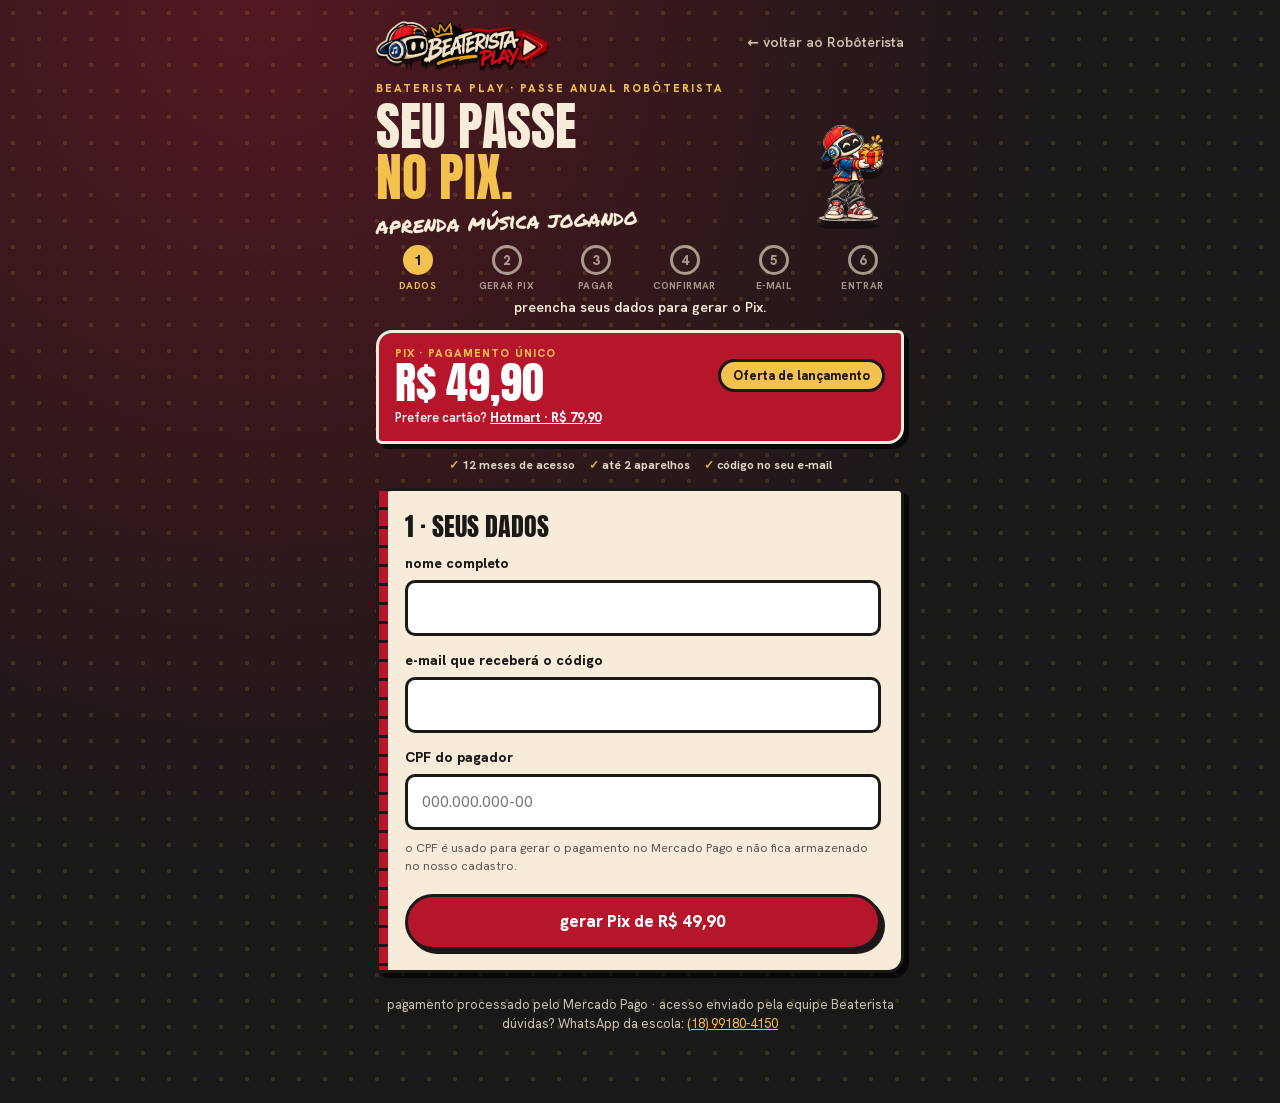
==== pix/index.html @ bdf4df9d "Pix liberado: janela de escolha de pagamento (Pix R$ 49,90 / cartao R$ 79,90), checkout /pix/ redese" ====
<!doctype html>
<html lang="pt-BR">
<head>
  <meta charset="utf-8">
  <meta name="viewport" content="width=device-width,initial-scale=1,viewport-fit=cover">
  <meta name="robots" content="noindex,nofollow">
  <meta name="referrer" content="no-referrer">
  <meta name="theme-color" content="#1b1818">
  <title>Passe Anual no Pix · Beaterista Play</title>
  <link rel="icon" type="image/png" href="../assets/icons/icon-192.png">
  <style>
    @font-face{font-family:Anton;src:url(../assets/fonts/Anton-latin.woff2) format('woff2');font-display:swap}
    @font-face{font-family:Marker;src:url(../assets/fonts/PermanentMarker-latin.woff2) format('woff2');font-display:swap}
    @font-face{font-family:Hanken;src:url(../assets/fonts/HankenGrotesk-latin.woff2) format('woff2');font-weight:100 900;font-display:swap}
    :root{--graf:#1b1818;--graf2:#2a2524;--red:#b5162b;--red2:#d42a40;--creme:#f6ecd9;--creme2:#efe2c8;--ouro:#f2c14e;--ok:#1f6b3f;--muted:#5f5752}
    *{box-sizing:border-box}
    html{-webkit-text-size-adjust:100%}
    body{margin:0;min-height:100vh;min-height:100dvh;background:var(--graf);color:var(--graf);font:16px/1.5 Hanken,system-ui,-apple-system,"Segoe UI",sans-serif;
      background-image:radial-gradient(#f2c14e22 2px,transparent 2.5px),radial-gradient(ellipse at 20% 0,#a8182e66,transparent 55%);background-size:26px 26px,100% 100%;
      padding:env(safe-area-inset-top) env(safe-area-inset-right) env(safe-area-inset-bottom) env(safe-area-inset-left)}
    main{max-width:560px;margin:0 auto;padding:14px 16px 56px}
    a{color:var(--red)}
    .topo{display:flex;align-items:center;justify-content:space-between;gap:12px;margin:2px 0 14px}
    .topo .chip{background:var(--creme);border:3px solid var(--graf);border-radius:10px 4px 10px 4px;padding:5px 10px;box-shadow:3px 3px 0 #000a}.topo img.logo-play{height:52px;width:auto;display:block;filter:drop-shadow(0 3px 0 #0008)}
    .voltar{color:var(--creme);opacity:.8;text-decoration:none;font-size:14px;font-weight:600;min-height:44px;display:inline-flex;align-items:center}
    .hero{display:grid;grid-template-columns:1fr 112px;gap:6px 10px;align-items:end;color:var(--creme);margin-bottom:10px}
    .marca{font:800 11px/1.2 Hanken;letter-spacing:.18em;text-transform:uppercase;color:var(--ouro);margin:0 0 6px}
    h1{font:400 clamp(38px,11vw,52px)/.98 Anton;text-transform:uppercase;margin:0}
    h1 em{display:block;font-style:normal;color:var(--ouro)}
    .hero img.paul{width:112px;height:auto;justify-self:end;filter:drop-shadow(0 8px 0 #0006)}
    .marker{font:400 22px/1.1 Marker,cursive;color:var(--creme);transform:rotate(-2deg);margin:4px 0 0}
    /* etapas */
    .etapas{list-style:none;display:flex;gap:6px;margin:14px 0 6px;padding:0}
    .etapas li{flex:1;display:grid;gap:5px;justify-items:center;text-align:center;color:#f6ecd99a;font:700 10px/1.15 Hanken;text-transform:uppercase;letter-spacing:.04em}
    .etapas i{width:30px;height:30px;border-radius:50%;border:3px solid currentColor;display:grid;place-items:center;font:900 13px/1 Hanken;font-style:normal}
    .etapas li.feito{color:#77d1a1}.etapas li.feito i{background:#77d1a1;border-color:#77d1a1;color:var(--graf)}
    .etapas li.atual{color:var(--ouro)}.etapas li.atual i{background:var(--ouro);border-color:var(--ouro);color:var(--graf)}
    .atual-txt{color:var(--creme);text-align:center;font:600 14px/1.3 Hanken;margin:0 0 14px;min-height:1.3em}
    @media(max-width:420px){.etapas li span{display:none}}
    /* oferta */
    .preco{display:grid;grid-template-columns:auto 1fr;align-items:center;gap:6px 14px;background:var(--red);color:#fff;border:3px solid var(--creme);border-radius:16px 6px 16px 6px;padding:14px 16px;margin-bottom:14px;box-shadow:5px 5px 0 #000a}
    .preco small{display:block;font:800 11px/1.2 Hanken;letter-spacing:.1em;text-transform:uppercase;color:var(--ouro)}
    .preco b{font:400 44px/1 Anton;display:block;white-space:nowrap}
    .preco .eco{white-space:nowrap;font:800 13px/1.2 Hanken;background:var(--ouro);color:var(--graf);border-radius:99px;padding:6px 12px;border:3px solid var(--graf);text-align:center;justify-self:end}
    .preco .cartao{grid-column:1/-1;font:600 13px/1.3 Hanken;opacity:.95}.preco .cartao a{color:#fff;font-weight:800}
    .painel{position:relative;background:var(--creme);color:var(--graf);border:3px solid var(--graf);border-radius:16px 6px 16px 6px;padding:22px 20px 20px 26px;box-shadow:5px 5px 0 #000a;margin-bottom:14px}
    .painel::before{content:"";position:absolute;inset:0 auto 0 0;width:9px;background:repeating-linear-gradient(180deg,var(--red) 0 16px,var(--graf) 16px 19px)}
    h2{font:400 26px/1 Anton;text-transform:uppercase;margin:0 0 14px}
    label{display:block;font-weight:800;font-size:14px;margin:14px 0 6px}
    input,textarea{font:inherit;font-size:16px}
    input{padding:13px 14px;border-radius:10px;background:#fff;color:var(--graf);width:100%;border:3px solid var(--graf);min-height:50px}
    input:focus{outline:3px solid var(--ouro);outline-offset:2px;border-color:var(--red)}
    input[aria-invalid=true]{border-color:var(--red);background:#fff4f2}
    button,.botao{font:inherit;font-weight:800;border:3px solid var(--graf);border-radius:999px;min-height:52px;padding:12px 18px;cursor:pointer;text-align:center;touch-action:manipulation}
    button:disabled{opacity:.6;cursor:wait}
    .principal{background:var(--red);color:#fff;width:100%;margin-top:18px;font-size:17px;box-shadow:4px 4px 0 var(--graf)}
    .principal:active{transform:translate(2px,2px);box-shadow:1px 1px 0 var(--graf)}
    .secundario{background:#fff;color:var(--graf);display:flex;align-items:center;justify-content:center;text-decoration:none;box-shadow:3px 3px 0 var(--graf)}
    .ajuda{font-size:12.5px;color:var(--muted);margin:9px 0 0}
    .erro{color:#7a0f1d;background:#ffe3e0;border:3px solid var(--red);border-radius:10px;padding:12px;margin:14px 0 0;font-weight:700}
    [hidden]{display:none!important}
    .qrbox{background:#fff;padding:12px;border:3px solid var(--graf);border-radius:12px;max-width:250px;margin:14px auto;display:flex;justify-content:center}
    .qrbox img{display:block;width:100%;height:auto}
    textarea{font:12px/1.5 ui-monospace,Menlo,monospace;font-size:16px;resize:none;width:100%;min-height:92px;border:3px solid var(--graf);border-radius:10px;padding:10px;background:#fff;color:var(--graf);overflow-wrap:anywhere}
    .acao{display:grid;gap:10px;margin-top:12px}
    .centro{text-align:center}
    .status{background:var(--creme2);padding:12px 14px;border-radius:10px;margin:14px 0;font-weight:700;border-left:6px solid var(--ouro)}
    .status.ok{border-left-color:var(--ok)}
    .ok-grande{font:400 clamp(30px,9vw,40px)/1 Anton;text-transform:uppercase;color:var(--ok);margin:0 0 10px}
    .passos-ok{list-style:none;padding:0;margin:14px 0;text-align:left;display:grid;gap:8px;font-weight:600}
    .passos-ok li::before{content:"✓ ";color:var(--ok);font-weight:900}
    .rodape{font-size:13px;color:#f6ecd9cc;margin-top:22px;text-align:center}
    .rodape a{color:var(--ouro)}
    .confianca{display:flex;flex-wrap:wrap;gap:6px 14px;justify-content:center;color:var(--creme);font:700 12px/1.3 Hanken;margin:0 0 14px;opacity:.9}
    .confianca span::before{content:"✓ ";color:var(--ouro)}
    @media(max-width:380px){.painel{padding:18px 14px 16px 22px}.hero{grid-template-columns:1fr 88px}.hero img.paul{width:88px}.preco{grid-template-columns:1fr}}
    @media(prefers-reduced-motion:reduce){*{transition:none!important;animation:none!important}}
  </style>
</head>
<body>
<main>
  <div class="topo">
    <img class="logo-play" src="../assets/logo-beaterista-play.webp" alt="Beaterista Play" width="150" height="50">
    <a class="voltar" href="https://jogos.beaterista.com.br/?entrar">← voltar ao Robôterista</a>
  </div>

  <header class="hero">
    <div>
      <p class="marca">Beaterista Play · Passe Anual Robôterista</p>
      <h1>Seu passe<em>no Pix.</em></h1>
      <p class="marker">aprenda música jogando</p>
    </div>
    <img class="paul" src="../assets/paul/animacoes/web/paul-presente.webp" alt="Robôterista Paul segurando um presente" width="112" height="112">
  </header>

  <ol class="etapas" id="etapas" aria-label="etapas da compra">
    <li data-e="1"><i>1</i><span>dados</span></li>
    <li data-e="2"><i>2</i><span>gerar Pix</span></li>
    <li data-e="3"><i>3</i><span>pagar</span></li>
    <li data-e="4"><i>4</i><span>confirmar</span></li>
    <li data-e="5"><i>5</i><span>e-mail</span></li>
    <li data-e="6"><i>6</i><span>entrar</span></li>
  </ol>
  <p class="atual-txt" id="etapa-txt" role="status" aria-live="polite"></p>

  <div class="preco">
    <div><small>Pix · pagamento único</small><b>R$ 49,90</b></div>
    <div class="eco">Oferta de lançamento</div>
    <div class="cartao">Prefere cartão? <a href="https://pay.hotmart.com/Y108629105P" target="_blank" rel="noopener">Hotmart · R$ 79,90</a></div>
  </div>
  <p class="confianca"><span>12 meses de acesso</span><span>até 2 aparelhos</span><span>código no seu e-mail</span></p>

  <section id="inicio" class="painel" aria-labelledby="cabecalho">
    <h2 id="cabecalho">1 · seus dados</h2>
    <form id="form" novalidate>
      <label for="nome">nome completo</label>
      <input id="nome" name="nome" autocomplete="name" autocapitalize="words" minlength="2" maxlength="80" required>
      <label for="email">e-mail que receberá o código</label>
      <input id="email" name="email" type="email" inputmode="email" autocomplete="email" autocapitalize="none" autocorrect="off" spellcheck="false" maxlength="200" required>
      <label for="cpf">CPF do pagador</label>
      <input id="cpf" name="cpf" inputmode="numeric" autocomplete="off" placeholder="000.000.000-00" maxlength="14" required>
      <p class="ajuda">o CPF é usado para gerar o pagamento no Mercado Pago e não fica armazenado no nosso cadastro.</p>
      <button id="gerar" type="submit" class="principal">gerar Pix de R$ 49,90</button>
    </form>
    <p id="erro" class="erro" role="alert" hidden></p>
  </section>

  <section id="pagamento" class="painel" aria-labelledby="cabecalho-pagamento" hidden>
    <h2 id="cabecalho-pagamento">pague com Pix</h2>
    <p>use o QR Code ou copie a chave abaixo. o Pix costuma ser válido por até 30 minutos.</p>
    <div id="qrbox" class="qrbox" hidden><img id="qr" alt="QR Code Pix do Mercado Pago"></div>
    <div id="copiar-bloco" hidden>
      <label for="chave">Pix copia e cola</label>
      <textarea id="chave" readonly></textarea>
      <div class="acao"><button id="copiar" type="button" class="principal" style="margin-top:0">copiar código Pix</button></div>
    </div>
    <p id="status" class="status" role="status" aria-live="polite">aguardando pagamento...</p>
    <div class="acao">
      <a id="mp" class="botao secundario" href="#" target="_blank" rel="noopener noreferrer" hidden>abrir Pix no Mercado Pago</a>
      <button id="conferir" class="botao secundario" type="button">já paguei · conferir pagamento</button>
      <button id="novo" class="botao secundario" type="button" hidden>gerar um novo Pix</button>
    </div>
    <p class="ajuda">a confirmação é automática: esta tela se atualiza sozinha. depois, o código anual chega ao seu e-mail. não é necessário enviar comprovante.</p>
    <p id="erro2" class="erro" role="alert" hidden></p>
  </section>

  <section id="sucesso" class="painel centro" hidden>
    <p class="ok-grande">pagamento confirmado!</p>
    <ul class="passos-ok" id="passos-ok">
      <li>Pix confirmado pelo Mercado Pago</li>
      <li>passe anual ativo: 12 meses, até 2 aparelhos</li>
      <li id="li-email">código enviado para o e-mail informado</li>
    </ul>
    <p id="sucesso-txt" class="ajuda" style="font-size:14px;color:var(--graf)">confira também a caixa de spam. na plataforma, escreva seu nome e digite o código em “já sou aluno”.</p>
    <a class="botao principal" href="https://jogos.beaterista.com.br/?entrar" style="display:flex;align-items:center;justify-content:center;text-decoration:none">entrar na plataforma</a>
  </section>

  <p class="rodape">pagamento processado pelo Mercado Pago · acesso enviado pela equipe Beaterista<br>dúvidas? WhatsApp da escola: <a href="https://wa.me/5518991804150">(18) 99180-4150</a></p>
</main>
<script>
(() => {
  "use strict";
  // CONTRATO DA API PRESERVADO: POST <função>?acao=criar | status, corpo JSON, mesmos códigos de erro, consulta automática a cada 7 s,
  // identificador do pedido guardado em sessionStorage para recuperar um Pix pendente. A confirmação do e-mail só vem do servidor (email_enviado).
  const API = "https://fnxgjxatremjdxaqmswu.supabase.co/functions/v1/mercadopago-passe";
  const $ = (id) => document.getElementById(id);
  let pedido = sessionStorage.getItem("beaterista-pix-pedido") || "";
  let timer = null;
  let consultando = false;
  const erro = (el, msg) => { el.hidden = !msg; el.textContent = msg || ""; };

  const TEXTOS = {
    1: "preencha seus dados para gerar o Pix.", 2: "gerando o seu Pix...", 3: "pague com o QR Code ou o Pix copia e cola.",
    4: "confirmando o pagamento no Mercado Pago...", 5: "pagamento confirmado. enviando o código ao seu e-mail...", 6: "tudo pronto! entre na plataforma.",
  };
  /** Etapa atual (1 a 6): as anteriores ficam "feitas". A etapa 6 só vem depois do servidor confirmar o envio do e-mail. */
  function etapa(n, txt) {
    document.querySelectorAll("#etapas li").forEach((li) => {
      const i = Number(li.dataset.e);
      li.classList.toggle("feito", i < n || n === 6);
      li.classList.toggle("atual", i === n && n !== 6);
      if (i === n && n !== 6) li.setAttribute("aria-current", "step"); else li.removeAttribute("aria-current");
    });
    $("etapa-txt").textContent = txt || TEXTOS[n] || "";
  }

  const soDigitos = (v) => String(v || "").replace(/\D/g, "");
  function cpfValido(v) {
    const c = soDigitos(v);
    if (c.length !== 11 || /^(\d)\1{10}$/.test(c)) return false;
    for (const t of [9, 10]) {
      let s = 0;
      for (let i = 0; i < t; i++) s += Number(c[i]) * (t + 1 - i);
      if (((s * 10) % 11) % 10 !== Number(c[t])) return false;
    }
    return true;
  }
  $("cpf").addEventListener("input", (e) => {
    const d = soDigitos(e.target.value).slice(0, 11);
    e.target.value = d.replace(/^(\d{3})(\d)/, "$1.$2").replace(/^(\d{3})\.(\d{3})(\d)/, "$1.$2.$3").replace(/\.(\d{3})(\d)/, ".$1-$2");
    e.target.removeAttribute("aria-invalid");
  });

  async function chamar(modo, body) {
    const r = await fetch(API + "?acao=" + modo, {
      method: "POST", headers: { "Content-Type": "application/json" },
      body: JSON.stringify(body), cache: "no-store",
    });
    const data = await r.json().catch(() => ({}));
    if (!r.ok) {
      const msgs = {
        pix_nao_configurado: "o Pix está sendo configurado. por enquanto, utilize o cartão na Hotmart.",
        email_nao_configurado: "o envio automático está indisponível. tente novamente mais tarde.",
        verifique_nome_email_cpf: "confira seu nome, e-mail e CPF.",
        muitas_tentativas_tente_mais_tarde: "muitas tentativas. tente novamente em 15 minutos.",
        falha_ao_gerar_pix: "não foi possível gerar o Pix. tente novamente.",
        falha_temporaria_ao_gerar_pix: "não foi possível confirmar a geração do Pix. aguarde e tente novamente.",
      };
      throw Error(msgs[data.erro] || "não foi possível concluir agora. tente novamente.");
    }
    return data;
  }
  function pagamento(data) {
    $("inicio").hidden = true;
    $("pagamento").hidden = false;
    $("sucesso").hidden = true;
    if (data.qr_code_base64 && /^[a-zA-Z0-9+/=]+$/.test(data.qr_code_base64)) {
      $("qr").src = "data:image/png;base64," + data.qr_code_base64;
      $("qrbox").hidden = false;
    }
    if (data.qr_code) {
      $("chave").value = data.qr_code;
      $("copiar-bloco").hidden = false;
    }
    if (data.ticket_url && /^https:\/\//.test(data.ticket_url)) {
      $("mp").href = data.ticket_url;
      $("mp").hidden = false;
    }
    $("status").textContent = "aguardando confirmação do Pix...";
    etapa(3);
    if (!timer) timer = setInterval(conferir, 7000);
  }
  function finalizado(enviado) {
    clearInterval(timer); timer = null;
    sessionStorage.removeItem("beaterista-pix-pedido"); pedido = "";
    $("inicio").hidden = true;
    $("pagamento").hidden = true;
    $("sucesso").hidden = false;
    if (!enviado) {
      $("li-email").textContent = "o e-mail ainda está sendo enviado";
      $("sucesso-txt").textContent = "seu acesso já foi liberado, mas o e-mail ainda está sendo enviado. aguarde alguns instantes e confira a caixa de spam.";
      etapa(5);
    } else etapa(6);
    window.scrollTo({ top: 0 });
  }
  async function conferir() {
    if (!pedido || consultando || document.hidden) return;
    consultando = true;
    try {
      const data = await chamar("status", { pedido });
      if (data.status === "aprovada" && data.email_enviado) finalizado(true);
      else if (data.status === "aprovada") {
        $("status").textContent = "Pagamento confirmado. Estamos enviando o código ao seu e-mail; não pague novamente.";
        $("status").className = "status ok";
        $("qrbox").hidden = true; $("copiar-bloco").hidden = true; $("mp").hidden = true;
        etapa(5);
        if (!timer) timer = setInterval(conferir, 7000);
      }
      else if (["reembolsada", "chargeback", "cancelada", "falhou"].includes(data.status)) {
        clearInterval(timer); timer = null;
        $("status").textContent = "esse pagamento não foi aprovado. volte e gere um novo Pix, se desejar.";
        $("status").className = "status";
        $("qrbox").hidden = true; $("copiar-bloco").hidden = true; $("mp").hidden = true; $("conferir").hidden = true; $("novo").hidden = false;
        sessionStorage.removeItem("beaterista-pix-pedido");
        pedido = "";
        etapa(3, "pagamento não aprovado. gere um novo Pix.");
      } else {
        $("status").textContent = "Pix pendente. quando o pagamento for aprovado, seu acesso será enviado por e-mail.";
        if ($("pagamento").hidden) pagamento(data);
        if (data.ticket_url || data.qr_code || data.qr_code_base64) pagamento(data);
      }
      erro($("erro2"), "");
    } catch (e) {
      erro($("erro2"), String(e.message || e));
    } finally {
      consultando = false;
    }
  }
  $("form").addEventListener("submit", async (event) => {
    event.preventDefault();
    erro($("erro"), "");
    for (const id of ["nome", "email", "cpf"]) $(id).removeAttribute("aria-invalid");
    const nomeOk = $("nome").value.trim().length >= 2, emailOk = $("email").checkValidity() && $("email").value.trim() !== "", cpfOk = cpfValido($("cpf").value);
    if (!nomeOk || !emailOk || !cpfOk) {
      if (!nomeOk) $("nome").setAttribute("aria-invalid", "true");
      if (!emailOk) $("email").setAttribute("aria-invalid", "true");
      if (!cpfOk) $("cpf").setAttribute("aria-invalid", "true");
      erro($("erro"), !cpfOk && nomeOk && emailOk ? "esse CPF não parece válido. confira os 11 números." : "confira seu nome, e-mail e CPF.");
      ($("nome").getAttribute("aria-invalid") ? $("nome") : $("email").getAttribute("aria-invalid") ? $("email") : $("cpf")).focus();
      return;
    }
    $("gerar").disabled = true;
    $("gerar").textContent = "gerando Pix...";
    etapa(2);
    try {
      const data = await chamar("criar", {
        nome: $("nome").value, email: $("email").value, cpf: $("cpf").value,
      });
      pedido = data.pedido;
      sessionStorage.setItem("beaterista-pix-pedido", pedido);
      pagamento(data);
      await conferir();
    } catch (e) {
      erro($("erro"), String(e.message || e));
      etapa(1);
    } finally {
      $("gerar").disabled = false;
      $("gerar").textContent = "gerar Pix de R$ 49,90";
    }
  });
  $("conferir").addEventListener("click", () => conferir());
  $("novo").addEventListener("click", () => { location.reload(); });
  document.addEventListener("visibilitychange", () => { if (!document.hidden) conferir(); }); // voltou do app do banco: confere na hora
  $("copiar").addEventListener("click", async () => {
    try {
      await navigator.clipboard.writeText($("chave").value);
      $("copiar").textContent = "código copiado!";
    } catch {
      $("chave").select();
      $("copiar").textContent = "selecione e copie o código acima";
    }
  });
  etapa(1);
  if (pedido) {
    $("inicio").hidden = true;
    $("pagamento").hidden = false;
    $("status").textContent = "recuperando seu Pix...";
    etapa(3, "recuperando o seu Pix...");
    conferir();
  }
})();
</script>
</body>
</html>
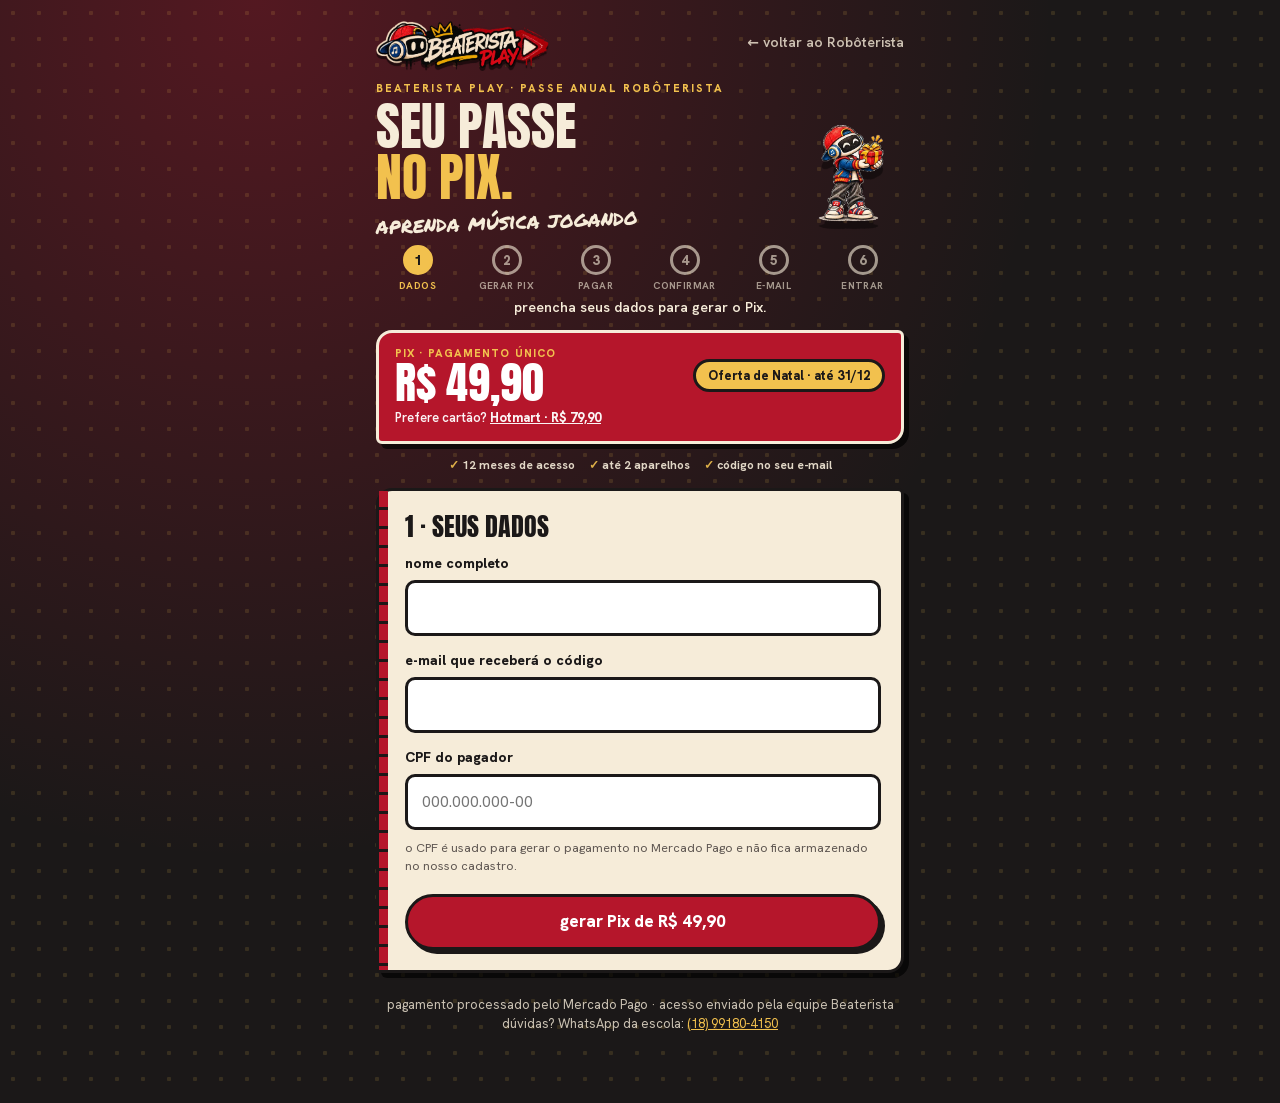
==== commit 1b51eb09: "Promocao de Natal no Pix ate 31/12 (R$ 49,90) e R$ 99,90 a partir de 01/01/2027, por data; selo 'Ofe" ====
--- a/pix/index.html
+++ b/pix/index.html
@@ -75,6 +75,7 @@
     .confianca span::before{content:"✓ ";color:var(--ouro)}
     @media(max-width:380px){.painel{padding:18px 14px 16px 22px}.hero{grid-template-columns:1fr 88px}.hero img.paul{width:88px}.preco{grid-template-columns:1fr}}
     @media(prefers-reduced-motion:reduce){*{transition:none!important;animation:none!important}}
+  .codigo-bloco{margin:14px 0;padding:14px;border:3px dashed var(--graf);border-radius:14px;background:#fff7dc}.codigo-bloco small{font:800 12px/1.2 Hanken,sans-serif;text-transform:uppercase;letter-spacing:.08em;color:var(--muted)}.codigo-bloco b{display:block;margin:6px 0 10px;font:400 32px/1.1 Anton,Impact,sans-serif;letter-spacing:4px;word-break:break-all;color:var(--graf)}
   </style>
 </head>
 <body>
@@ -104,8 +105,8 @@
   <p class="atual-txt" id="etapa-txt" role="status" aria-live="polite"></p>
 
   <div class="preco">
-    <div><small>Pix · pagamento único</small><b>R$ 49,90</b></div>
-    <div class="eco">Oferta de lançamento</div>
+    <div><small>Pix · pagamento único</small><b id="preco-pix">R$ 49,90</b></div>
+    <div class="eco" id="selo-pix">Oferta de Natal · até 31/12</div>
     <div class="cartao">Prefere cartão? <a href="https://pay.hotmart.com/Y108629105P" target="_blank" rel="noopener">Hotmart · R$ 79,90</a></div>
   </div>
   <p class="confianca"><span>12 meses de acesso</span><span>até 2 aparelhos</span><span>código no seu e-mail</span></p>
@@ -120,7 +121,7 @@
       <label for="cpf">CPF do pagador</label>
       <input id="cpf" name="cpf" inputmode="numeric" autocomplete="off" placeholder="000.000.000-00" maxlength="14" required>
       <p class="ajuda">o CPF é usado para gerar o pagamento no Mercado Pago e não fica armazenado no nosso cadastro.</p>
-      <button id="gerar" type="submit" class="principal">gerar Pix de R$ 49,90</button>
+      <button id="gerar" type="submit" class="principal">gerar Pix</button>
     </form>
     <p id="erro" class="erro" role="alert" hidden></p>
   </section>
@@ -140,7 +141,7 @@
       <button id="conferir" class="botao secundario" type="button">já paguei · conferir pagamento</button>
       <button id="novo" class="botao secundario" type="button" hidden>gerar um novo Pix</button>
     </div>
-    <p class="ajuda">a confirmação é automática: esta tela se atualiza sozinha. depois, o código anual chega ao seu e-mail. não é necessário enviar comprovante.</p>
+    <p class="ajuda">a confirmação é automática: esta tela se atualiza sozinha. depois, o código anual aparece aqui e chega ao seu e-mail. não é necessário enviar comprovante.</p>
     <p id="erro2" class="erro" role="alert" hidden></p>
   </section>
 
@@ -151,6 +152,7 @@
       <li>passe anual ativo: 12 meses, até 2 aparelhos</li>
       <li id="li-email">código enviado para o e-mail informado</li>
     </ul>
+    <div id="codigo-bloco" class="codigo-bloco" hidden><small>seu código de acesso</small><b id="codigo-txt"></b><button id="copiar-codigo" type="button" class="botao secundario">copiar código</button></div>
     <p id="sucesso-txt" class="ajuda" style="font-size:14px;color:var(--graf)">confira também a caixa de spam. na plataforma, escreva seu nome e digite o código em “já sou aluno”.</p>
     <a class="botao principal" href="https://jogos.beaterista.com.br/?entrar" style="display:flex;align-items:center;justify-content:center;text-decoration:none">entrar na plataforma</a>
   </section>
@@ -164,7 +166,19 @@
   // identificador do pedido guardado em sessionStorage para recuperar um Pix pendente. A confirmação do e-mail só vem do servidor (email_enviado).
   const API = "https://fnxgjxatremjdxaqmswu.supabase.co/functions/v1/mercadopago-passe";
   const $ = (id) => document.getElementById(id);
+  const doLink = new URLSearchParams(location.search).get("pedido") || ""; // link do e-mail "seu Pix está pronto"
+  if (/^[0-9a-f-]{36}$/i.test(doLink)) sessionStorage.setItem("beaterista-pix-pedido", doLink.toLowerCase());
+  // preço por data: IGUAL à tabela da função mercadopago-passe e a js/oferta-precos.js (promoção de Natal até 31/12/2026, depois o preço normal)
+  const PRECOS_PIX = [["1970-01-01T00:00:00-03:00", 49.9], ["2027-01-01T00:00:00-03:00", 99.9]];
+  const FIM_NATAL = Date.parse("2027-01-01T00:00:00-03:00");
+  let precoAgora = PRECOS_PIX[0][1];
+  for (const [d, v] of PRECOS_PIX) if (Date.parse(d) <= Date.now()) precoAgora = v;
+  const TXT_PRECO = "R$ " + precoAgora.toFixed(2).replace(".", ",");
+  document.getElementById("preco-pix").textContent = TXT_PRECO;
+  document.getElementById("selo-pix").textContent = Date.now() < FIM_NATAL ? "Oferta de Natal · até 31/12" : "Pagamento único";
+  document.getElementById("gerar").textContent = "gerar Pix de " + TXT_PRECO;
   let pedido = sessionStorage.getItem("beaterista-pix-pedido") || "";
+  const emailDoPedido = () => sessionStorage.getItem("beaterista-pix-email") || ""; // só neste aparelho: é ele que libera mostrar o código na tela
   let timer = null;
   let consultando = false;
   const erro = (el, msg) => { el.hidden = !msg; el.textContent = msg || ""; };
@@ -240,9 +254,10 @@
     etapa(3);
     if (!timer) timer = setInterval(conferir, 7000);
   }
-  function finalizado(enviado) {
+  function finalizado(enviado, codigo) {
     clearInterval(timer); timer = null;
-    sessionStorage.removeItem("beaterista-pix-pedido"); pedido = "";
+    sessionStorage.removeItem("beaterista-pix-pedido"); sessionStorage.removeItem("beaterista-pix-email"); pedido = "";
+    if (codigo && /^[A-Za-z0-9]{6,20}$/.test(codigo)) { $("codigo-txt").textContent = codigo; $("codigo-bloco").hidden = false; }
     $("inicio").hidden = true;
     $("pagamento").hidden = true;
     $("sucesso").hidden = false;
@@ -257,8 +272,8 @@
     if (!pedido || consultando || document.hidden) return;
     consultando = true;
     try {
-      const data = await chamar("status", { pedido });
-      if (data.status === "aprovada" && data.email_enviado) finalizado(true);
+      const data = await chamar("status", { pedido, email: emailDoPedido() || undefined });
+      if (data.status === "aprovada" && (data.email_enviado || data.codigo)) finalizado(!!data.email_enviado, data.codigo);
       else if (data.status === "aprovada") {
         $("status").textContent = "Pagamento confirmado. Estamos enviando o código ao seu e-mail; não pague novamente.";
         $("status").className = "status ok";
@@ -308,6 +323,7 @@
       });
       pedido = data.pedido;
       sessionStorage.setItem("beaterista-pix-pedido", pedido);
+      sessionStorage.setItem("beaterista-pix-email", $("email").value.trim().toLowerCase());
       pagamento(data);
       await conferir();
     } catch (e) {
@@ -315,7 +331,7 @@
       etapa(1);
     } finally {
       $("gerar").disabled = false;
-      $("gerar").textContent = "gerar Pix de R$ 49,90";
+      $("gerar").textContent = "gerar Pix de " + TXT_PRECO;
     }
   });
   $("conferir").addEventListener("click", () => conferir());
@@ -330,6 +346,11 @@
       $("copiar").textContent = "selecione e copie o código acima";
     }
   });
+  $("copiar-codigo").addEventListener("click", async () => {
+    const t = $("codigo-txt").textContent;
+    try { await navigator.clipboard.writeText(t); $("copiar-codigo").textContent = "código copiado!"; }
+    catch { const r = document.createRange(); r.selectNodeContents($("codigo-txt")); const sel = getSelection(); sel.removeAllRanges(); sel.addRange(r); $("copiar-codigo").textContent = "selecione e copie o código acima"; }
+  });
   etapa(1);
   if (pedido) {
     $("inicio").hidden = true;
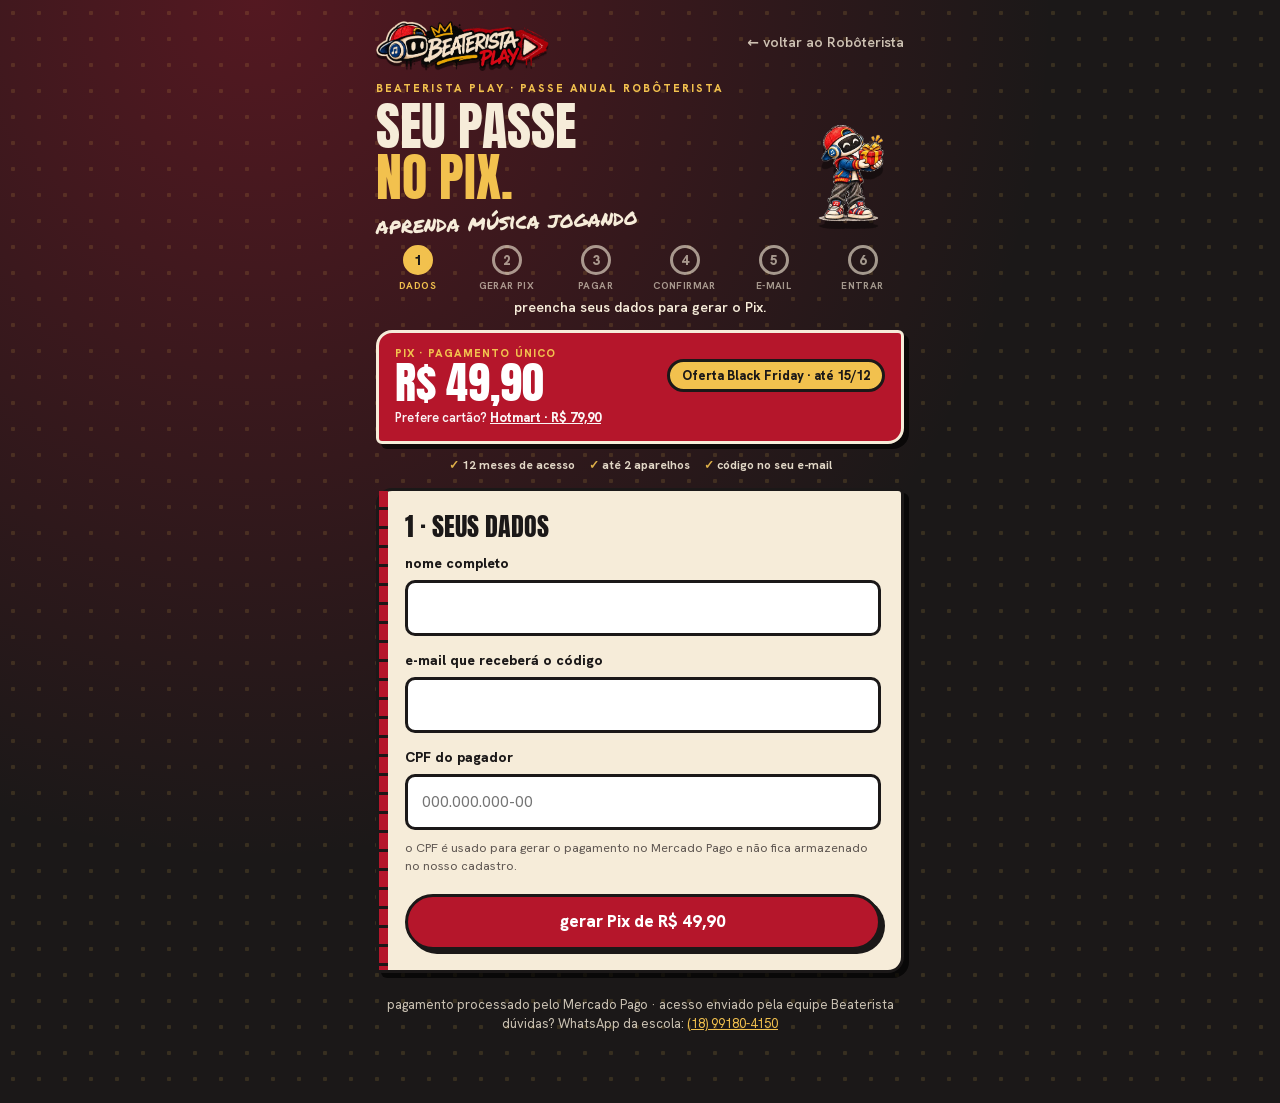
==== commit 5149630a: "Selo da oferta por data: Black Friday ate 15/12 e Natal de 16 a 31/12 (mesmo preco R$ 49,90); sw v76" ====
--- a/pix/index.html
+++ b/pix/index.html
@@ -107,7 +107,7 @@
   <div class="preco">
     <div><small>Pix · pagamento único</small><b id="preco-pix">R$ 49,90</b></div>
     <div class="eco" id="selo-pix">Oferta de Natal · até 31/12</div>
-    <div class="cartao">Prefere cartão? <a href="https://pay.hotmart.com/Y108629105P" target="_blank" rel="noopener">Hotmart · R$ 79,90</a></div>
+    <div class="cartao">Prefere cartão? <a href="https://pay.hotmart.com/Y108629105P" target="_blank" rel="noopener">Hotmart · <span id="preco-cartao">R$ 79,90</span></a></div>
   </div>
   <p class="confianca"><span>12 meses de acesso</span><span>até 2 aparelhos</span><span>código no seu e-mail</span></p>
 
@@ -174,8 +174,13 @@
   let precoAgora = PRECOS_PIX[0][1];
   for (const [d, v] of PRECOS_PIX) if (Date.parse(d) <= Date.now()) precoAgora = v;
   const TXT_PRECO = "R$ " + precoAgora.toFixed(2).replace(".", ",");
+  const PRECOS_CARTAO = [["1970-01-01T00:00:00-03:00", 79.9], ["2027-01-01T00:00:00-03:00", 119]]; // igual a js/oferta-precos.js (o preço real do cartão é o do painel da Hotmart)
+  let cartaoAgora = PRECOS_CARTAO[0][1];
+  for (const [d, v] of PRECOS_CARTAO) if (Date.parse(d) <= Date.now()) cartaoAgora = v;
+  document.getElementById("preco-cartao").textContent = "R$ " + cartaoAgora.toFixed(2).replace(".", ",");
   document.getElementById("preco-pix").textContent = TXT_PRECO;
-  document.getElementById("selo-pix").textContent = Date.now() < FIM_NATAL ? "Oferta de Natal · até 31/12" : "Pagamento único";
+  const FIM_BF = Date.parse("2026-12-16T00:00:00-03:00"); // Black Friday até 15/12; do dia 16 em diante, Natal até 31/12 (igual a js/oferta-precos.js)
+  document.getElementById("selo-pix").textContent = Date.now() >= FIM_NATAL ? "Pagamento único" : Date.now() < FIM_BF ? "Oferta Black Friday · até 15/12" : "Oferta de Natal · até 31/12";
   document.getElementById("gerar").textContent = "gerar Pix de " + TXT_PRECO;
   let pedido = sessionStorage.getItem("beaterista-pix-pedido") || "";
   const emailDoPedido = () => sessionStorage.getItem("beaterista-pix-email") || ""; // só neste aparelho: é ele que libera mostrar o código na tela
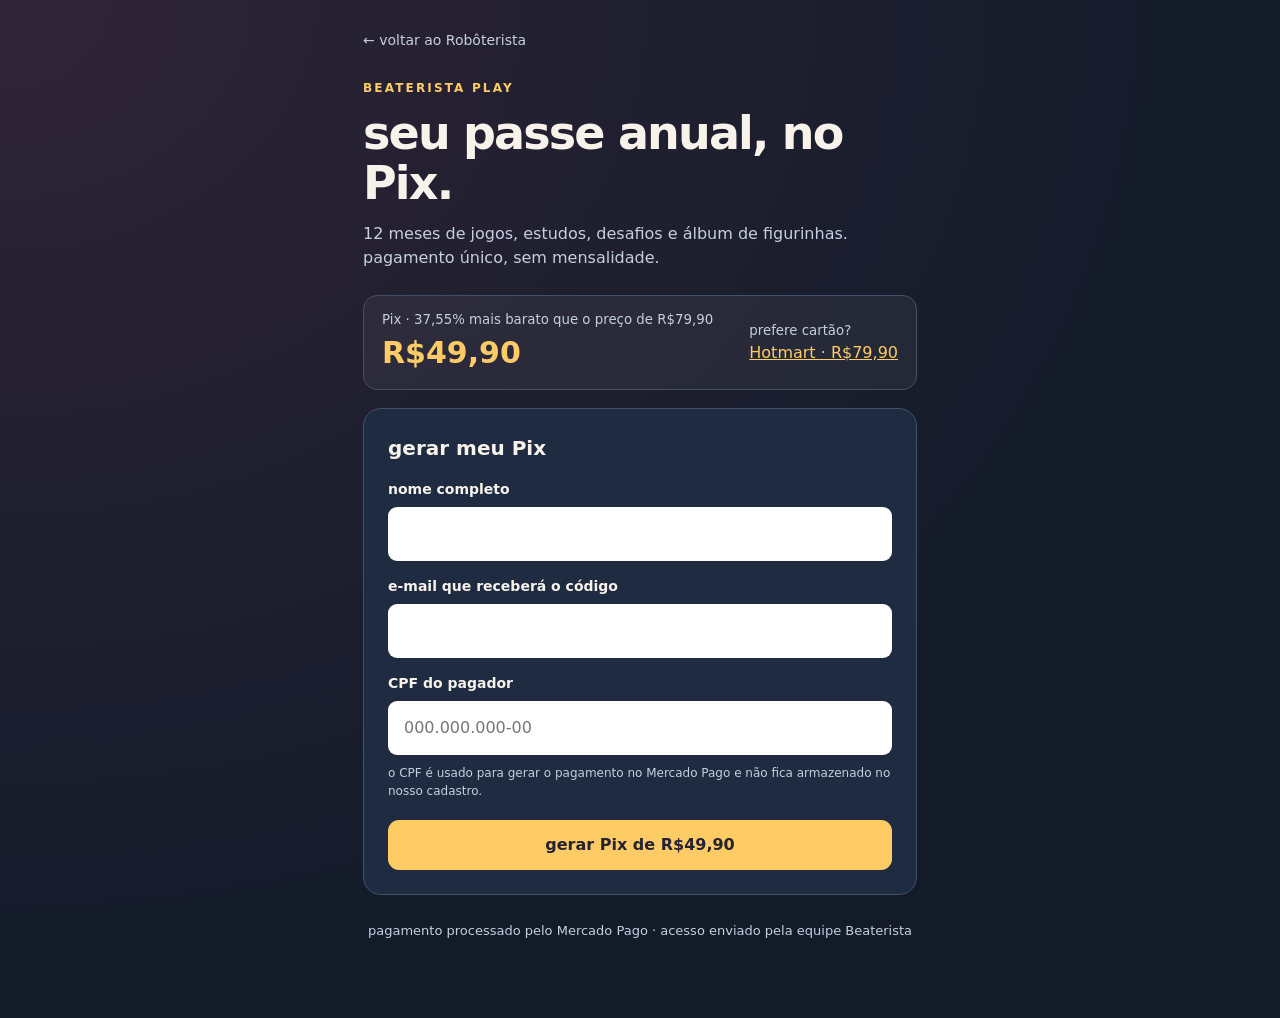
==== commit 2224b7a1: "Merge 76e5c6535e083d5ca25791ad81c089f36165d926 into aad0e1071f28a901c91210b216545674bee812ac" ====
--- a/pix/index.html
+++ b/pix/index.html
@@ -2,130 +2,71 @@
 <html lang="pt-BR">
 <head>
   <meta charset="utf-8">
-  <meta name="viewport" content="width=device-width,initial-scale=1,viewport-fit=cover">
+  <meta name="viewport" content="width=device-width,initial-scale=1">
   <meta name="robots" content="noindex,nofollow">
-  <meta name="referrer" content="no-referrer">
-  <meta name="theme-color" content="#1b1818">
-  <title>Passe Anual no Pix · Beaterista Play</title>
-  <link rel="icon" type="image/png" href="../assets/icons/icon-192.png">
+  <meta name="theme-color" content="#141b28">
+  <title>Pagamento Pix · Beaterista Play</title>
   <style>
-    @font-face{font-family:Anton;src:url(../assets/fonts/Anton-latin.woff2) format('woff2');font-display:swap}
-    @font-face{font-family:Marker;src:url(../assets/fonts/PermanentMarker-latin.woff2) format('woff2');font-display:swap}
-    @font-face{font-family:Hanken;src:url(../assets/fonts/HankenGrotesk-latin.woff2) format('woff2');font-weight:100 900;font-display:swap}
-    :root{--graf:#1b1818;--graf2:#2a2524;--red:#b5162b;--red2:#d42a40;--creme:#f6ecd9;--creme2:#efe2c8;--ouro:#f2c14e;--ok:#1f6b3f;--muted:#5f5752}
+    :root{--fundo:#131b29;--cartao:#1e2b40;--borda:#42506a;--texto:#f7f3eb;--muted:#c5cfdd;--red:#ed4c51;--creme:#fff4d5;--amarelo:#ffcb65}
     *{box-sizing:border-box}
-    html{-webkit-text-size-adjust:100%}
-    body{margin:0;min-height:100vh;min-height:100dvh;background:var(--graf);color:var(--graf);font:16px/1.5 Hanken,system-ui,-apple-system,"Segoe UI",sans-serif;
-      background-image:radial-gradient(#f2c14e22 2px,transparent 2.5px),radial-gradient(ellipse at 20% 0,#a8182e66,transparent 55%);background-size:26px 26px,100% 100%;
-      padding:env(safe-area-inset-top) env(safe-area-inset-right) env(safe-area-inset-bottom) env(safe-area-inset-left)}
-    main{max-width:560px;margin:0 auto;padding:14px 16px 56px}
-    a{color:var(--red)}
-    .topo{display:flex;align-items:center;justify-content:space-between;gap:12px;margin:2px 0 14px}
-    .topo .chip{background:var(--creme);border:3px solid var(--graf);border-radius:10px 4px 10px 4px;padding:5px 10px;box-shadow:3px 3px 0 #000a}.topo img.logo-play{height:52px;width:auto;display:block;filter:drop-shadow(0 3px 0 #0008)}
-    .voltar{color:var(--creme);opacity:.8;text-decoration:none;font-size:14px;font-weight:600;min-height:44px;display:inline-flex;align-items:center}
-    .hero{display:grid;grid-template-columns:1fr 112px;gap:6px 10px;align-items:end;color:var(--creme);margin-bottom:10px}
-    .marca{font:800 11px/1.2 Hanken;letter-spacing:.18em;text-transform:uppercase;color:var(--ouro);margin:0 0 6px}
-    h1{font:400 clamp(38px,11vw,52px)/.98 Anton;text-transform:uppercase;margin:0}
-    h1 em{display:block;font-style:normal;color:var(--ouro)}
-    .hero img.paul{width:112px;height:auto;justify-self:end;filter:drop-shadow(0 8px 0 #0006)}
-    .marker{font:400 22px/1.1 Marker,cursive;color:var(--creme);transform:rotate(-2deg);margin:4px 0 0}
-    /* etapas */
-    .etapas{list-style:none;display:flex;gap:6px;margin:14px 0 6px;padding:0}
-    .etapas li{flex:1;display:grid;gap:5px;justify-items:center;text-align:center;color:#f6ecd99a;font:700 10px/1.15 Hanken;text-transform:uppercase;letter-spacing:.04em}
-    .etapas i{width:30px;height:30px;border-radius:50%;border:3px solid currentColor;display:grid;place-items:center;font:900 13px/1 Hanken;font-style:normal}
-    .etapas li.feito{color:#77d1a1}.etapas li.feito i{background:#77d1a1;border-color:#77d1a1;color:var(--graf)}
-    .etapas li.atual{color:var(--ouro)}.etapas li.atual i{background:var(--ouro);border-color:var(--ouro);color:var(--graf)}
-    .atual-txt{color:var(--creme);text-align:center;font:600 14px/1.3 Hanken;margin:0 0 14px;min-height:1.3em}
-    @media(max-width:420px){.etapas li span{display:none}}
-    /* oferta */
-    .preco{display:grid;grid-template-columns:auto 1fr;align-items:center;gap:6px 14px;background:var(--red);color:#fff;border:3px solid var(--creme);border-radius:16px 6px 16px 6px;padding:14px 16px;margin-bottom:14px;box-shadow:5px 5px 0 #000a}
-    .preco small{display:block;font:800 11px/1.2 Hanken;letter-spacing:.1em;text-transform:uppercase;color:var(--ouro)}
-    .preco b{font:400 44px/1 Anton;display:block;white-space:nowrap}
-    .preco .eco{white-space:nowrap;font:800 13px/1.2 Hanken;background:var(--ouro);color:var(--graf);border-radius:99px;padding:6px 12px;border:3px solid var(--graf);text-align:center;justify-self:end}
-    .preco .cartao{grid-column:1/-1;font:600 13px/1.3 Hanken;opacity:.95}.preco .cartao a{color:#fff;font-weight:800}
-    .painel{position:relative;background:var(--creme);color:var(--graf);border:3px solid var(--graf);border-radius:16px 6px 16px 6px;padding:22px 20px 20px 26px;box-shadow:5px 5px 0 #000a;margin-bottom:14px}
-    .painel::before{content:"";position:absolute;inset:0 auto 0 0;width:9px;background:repeating-linear-gradient(180deg,var(--red) 0 16px,var(--graf) 16px 19px)}
-    h2{font:400 26px/1 Anton;text-transform:uppercase;margin:0 0 14px}
-    label{display:block;font-weight:800;font-size:14px;margin:14px 0 6px}
-    input,textarea{font:inherit;font-size:16px}
-    input{padding:13px 14px;border-radius:10px;background:#fff;color:var(--graf);width:100%;border:3px solid var(--graf);min-height:50px}
-    input:focus{outline:3px solid var(--ouro);outline-offset:2px;border-color:var(--red)}
-    input[aria-invalid=true]{border-color:var(--red);background:#fff4f2}
-    button,.botao{font:inherit;font-weight:800;border:3px solid var(--graf);border-radius:999px;min-height:52px;padding:12px 18px;cursor:pointer;text-align:center;touch-action:manipulation}
-    button:disabled{opacity:.6;cursor:wait}
-    .principal{background:var(--red);color:#fff;width:100%;margin-top:18px;font-size:17px;box-shadow:4px 4px 0 var(--graf)}
-    .principal:active{transform:translate(2px,2px);box-shadow:1px 1px 0 var(--graf)}
-    .secundario{background:#fff;color:var(--graf);display:flex;align-items:center;justify-content:center;text-decoration:none;box-shadow:3px 3px 0 var(--graf)}
-    .ajuda{font-size:12.5px;color:var(--muted);margin:9px 0 0}
-    .erro{color:#7a0f1d;background:#ffe3e0;border:3px solid var(--red);border-radius:10px;padding:12px;margin:14px 0 0;font-weight:700}
+    body{margin:0;background:radial-gradient(ellipse at top left,#2f2438,var(--fundo) 68%);color:var(--texto);font:16px/1.5 system-ui,-apple-system,BlinkMacSystemFont,"Segoe UI",sans-serif;min-height:100vh}
+    main{max-width:590px;margin:0 auto;padding:22px 18px 64px}
+    a{color:var(--amarelo)}
+    .voltar{display:inline-block;text-decoration:none;color:var(--muted);font-size:14px;margin:8px 0 28px}
+    .marca{font-size:12px;font-weight:800;letter-spacing:.18em;text-transform:uppercase;color:var(--amarelo);margin:0}
+    h1{font-size:clamp(30px,7vw,46px);line-height:1.08;letter-spacing:-.04em;margin:12px 0}
+    .intro{color:var(--muted);margin:14px 0 25px}
+    .preco{display:flex;align-items:center;justify-content:space-between;border:1px solid var(--borda);border-radius:14px;background:rgba(255,255,255,.05);padding:14px 18px;margin-bottom:18px;gap:14px}
+    .preco b{font-size:30px;color:var(--amarelo)}
+    .preco small{color:var(--muted);display:block}
+    .painel{background:var(--cartao);border:1px solid var(--borda);padding:24px;border-radius:18px}
+    h2{font-size:20px;margin:0 0 16px}
+    label{display:block;font-weight:650;font-size:14px;margin:15px 0 7px}
+    input{font:inherit;padding:13px 14px;border-radius:9px;background:#fff;color:#182132;width:100%;border:2px solid transparent}
+    input:focus{border-color:var(--amarelo);outline:3px solid transparent}
+    button,.botao{font:inherit;font-weight:750;border:0;border-radius:11px;min-height:50px;padding:12px 16px;cursor:pointer;text-align:center}
+    button:disabled{opacity:.55;cursor:wait}
+    .principal{background:var(--amarelo);color:#232333;width:100%;margin-top:20px}
+    .secundario{background:transparent;border:1px solid var(--borda);color:var(--texto);display:inline-block;text-decoration:none}
+    .ajuda{font-size:12px;color:var(--muted);margin:9px 0 0}
+    .erro{color:#ffd5d5;background:#6b2d38;border:1px solid #ca626b;border-radius:9px;padding:12px;margin:14px 0}
     [hidden]{display:none!important}
-    .qrbox{background:#fff;padding:12px;border:3px solid var(--graf);border-radius:12px;max-width:250px;margin:14px auto;display:flex;justify-content:center}
+    .qrbox{background:white;padding:14px;border-radius:12px;max-width:245px;margin:18px auto;display:flex;justify-content:center}
     .qrbox img{display:block;width:100%;height:auto}
-    textarea{font:12px/1.5 ui-monospace,Menlo,monospace;font-size:16px;resize:none;width:100%;min-height:92px;border:3px solid var(--graf);border-radius:10px;padding:10px;background:#fff;color:var(--graf);overflow-wrap:anywhere}
-    .acao{display:grid;gap:10px;margin-top:12px}
+    textarea{font:12px/1.5 monospace;resize:none;width:100%;min-height:84px;border:1px solid var(--borda);border-radius:9px;padding:10px;background:#11192a;color:#fff;overflow-wrap:anywhere}
+    .acao{display:grid;gap:10px;margin-top:10px}
     .centro{text-align:center}
-    .status{background:var(--creme2);padding:12px 14px;border-radius:10px;margin:14px 0;font-weight:700;border-left:6px solid var(--ouro)}
-    .status.ok{border-left-color:var(--ok)}
-    .ok-grande{font:400 clamp(30px,9vw,40px)/1 Anton;text-transform:uppercase;color:var(--ok);margin:0 0 10px}
-    .passos-ok{list-style:none;padding:0;margin:14px 0;text-align:left;display:grid;gap:8px;font-weight:600}
-    .passos-ok li::before{content:"✓ ";color:var(--ok);font-weight:900}
-    .rodape{font-size:13px;color:#f6ecd9cc;margin-top:22px;text-align:center}
-    .rodape a{color:var(--ouro)}
-    .confianca{display:flex;flex-wrap:wrap;gap:6px 14px;justify-content:center;color:var(--creme);font:700 12px/1.3 Hanken;margin:0 0 14px;opacity:.9}
-    .confianca span::before{content:"✓ ";color:var(--ouro)}
-    @media(max-width:380px){.painel{padding:18px 14px 16px 22px}.hero{grid-template-columns:1fr 88px}.hero img.paul{width:88px}.preco{grid-template-columns:1fr}}
-    @media(prefers-reduced-motion:reduce){*{transition:none!important;animation:none!important}}
-  .codigo-bloco{margin:14px 0;padding:14px;border:3px dashed var(--graf);border-radius:14px;background:#fff7dc}.codigo-bloco small{font:800 12px/1.2 Hanken,sans-serif;text-transform:uppercase;letter-spacing:.08em;color:var(--muted)}.codigo-bloco b{display:block;margin:6px 0 10px;font:400 32px/1.1 Anton,Impact,sans-serif;letter-spacing:4px;word-break:break-all;color:var(--graf)}
+    .status{background:rgba(255,255,255,.05);padding:12px;border-radius:9px;margin:17px 0;color:var(--creme)}
+    .ok{border-left:4px solid #77d1a1}
+    .alerta{border-left:4px solid var(--amarelo)}
+    .rodape{font-size:13px;color:var(--muted);margin-top:26px;text-align:center}
+    @media(max-width:410px){.painel{padding:17px}.preco{flex-wrap:wrap}}
   </style>
 </head>
 <body>
 <main>
-  <div class="topo">
-    <img class="logo-play" src="../assets/logo-beaterista-play.webp" alt="Beaterista Play" width="150" height="50">
-    <a class="voltar" href="https://jogos.beaterista.com.br/?entrar">← voltar ao Robôterista</a>
+  <a class="voltar" href="https://jogos.beaterista.com.br/?entrar">← voltar ao Robôterista</a>
+  <p class="marca">beaterista play</p>
+  <h1>seu passe anual, no Pix.</h1>
+  <p class="intro">12 meses de jogos, estudos, desafios e álbum de figurinhas. pagamento único, sem mensalidade.</p>
+  <div class="preco">
+    <div><small>Pix · 37,55% mais barato que o preço de R$79,90</small><b>R$49,90</b></div>
+    <div><small>prefere cartão?</small><a href="https://pay.hotmart.com/Y108629105P" target="_blank" rel="noopener">Hotmart · R$79,90</a></div>
   </div>
-
-  <header class="hero">
-    <div>
-      <p class="marca">Beaterista Play · Passe Anual Robôterista</p>
-      <h1>Seu passe<em>no Pix.</em></h1>
-      <p class="marker">aprenda música jogando</p>
-    </div>
-    <img class="paul" src="../assets/paul/animacoes/web/paul-presente.webp" alt="Robôterista Paul segurando um presente" width="112" height="112">
-  </header>
-
-  <ol class="etapas" id="etapas" aria-label="etapas da compra">
-    <li data-e="1"><i>1</i><span>dados</span></li>
-    <li data-e="2"><i>2</i><span>gerar Pix</span></li>
-    <li data-e="3"><i>3</i><span>pagar</span></li>
-    <li data-e="4"><i>4</i><span>confirmar</span></li>
-    <li data-e="5"><i>5</i><span>e-mail</span></li>
-    <li data-e="6"><i>6</i><span>entrar</span></li>
-  </ol>
-  <p class="atual-txt" id="etapa-txt" role="status" aria-live="polite"></p>
-
-  <div class="preco">
-    <div><small>Pix · pagamento único</small><b id="preco-pix">R$ 49,90</b></div>
-    <div class="eco" id="selo-pix">Oferta de Natal · até 31/12</div>
-    <div class="cartao">Prefere cartão? <a href="https://pay.hotmart.com/Y108629105P" target="_blank" rel="noopener">Hotmart · <span id="preco-cartao">R$ 79,90</span></a></div>
-  </div>
-  <p class="confianca"><span>12 meses de acesso</span><span>até 2 aparelhos</span><span>código no seu e-mail</span></p>
-
   <section id="inicio" class="painel" aria-labelledby="cabecalho">
-    <h2 id="cabecalho">1 · seus dados</h2>
-    <form id="form" novalidate>
+    <h2 id="cabecalho">gerar meu Pix</h2>
+    <form id="form">
       <label for="nome">nome completo</label>
-      <input id="nome" name="nome" autocomplete="name" autocapitalize="words" minlength="2" maxlength="80" required>
+      <input id="nome" name="nome" autocomplete="name" minlength="2" maxlength="80" required>
       <label for="email">e-mail que receberá o código</label>
-      <input id="email" name="email" type="email" inputmode="email" autocomplete="email" autocapitalize="none" autocorrect="off" spellcheck="false" maxlength="200" required>
+      <input id="email" name="email" type="email" autocomplete="email" maxlength="200" required>
       <label for="cpf">CPF do pagador</label>
       <input id="cpf" name="cpf" inputmode="numeric" autocomplete="off" placeholder="000.000.000-00" maxlength="14" required>
       <p class="ajuda">o CPF é usado para gerar o pagamento no Mercado Pago e não fica armazenado no nosso cadastro.</p>
-      <button id="gerar" type="submit" class="principal">gerar Pix</button>
+      <button id="gerar" type="submit" class="principal">gerar Pix de R$49,90</button>
     </form>
     <p id="erro" class="erro" role="alert" hidden></p>
   </section>
-
   <section id="pagamento" class="painel" aria-labelledby="cabecalho-pagamento" hidden>
     <h2 id="cabecalho-pagamento">pague com Pix</h2>
     <p>use o QR Code ou copie a chave abaixo. o Pix costuma ser válido por até 30 minutos.</p>
@@ -133,93 +74,32 @@
     <div id="copiar-bloco" hidden>
       <label for="chave">Pix copia e cola</label>
       <textarea id="chave" readonly></textarea>
-      <div class="acao"><button id="copiar" type="button" class="principal" style="margin-top:0">copiar código Pix</button></div>
+      <div class="acao"><button id="copiar" type="button" class="principal">copiar código Pix</button></div>
     </div>
-    <p id="status" class="status" role="status" aria-live="polite">aguardando pagamento...</p>
+    <p id="status" class="status alerta" role="status" aria-live="polite">aguardando pagamento...</p>
     <div class="acao">
       <a id="mp" class="botao secundario" href="#" target="_blank" rel="noopener noreferrer" hidden>abrir Pix no Mercado Pago</a>
       <button id="conferir" class="botao secundario" type="button">já paguei · conferir pagamento</button>
-      <button id="novo" class="botao secundario" type="button" hidden>gerar um novo Pix</button>
     </div>
-    <p class="ajuda">a confirmação é automática: esta tela se atualiza sozinha. depois, o código anual aparece aqui e chega ao seu e-mail. não é necessário enviar comprovante.</p>
+    <p class="ajuda">após a confirmação, o código anual chega automaticamente ao seu e-mail. não é necessário enviar comprovante.</p>
     <p id="erro2" class="erro" role="alert" hidden></p>
   </section>
-
   <section id="sucesso" class="painel centro" hidden>
-    <p class="ok-grande">pagamento confirmado!</p>
-    <ul class="passos-ok" id="passos-ok">
-      <li>Pix confirmado pelo Mercado Pago</li>
-      <li>passe anual ativo: 12 meses, até 2 aparelhos</li>
-      <li id="li-email">código enviado para o e-mail informado</li>
-    </ul>
-    <div id="codigo-bloco" class="codigo-bloco" hidden><small>seu código de acesso</small><b id="codigo-txt"></b><button id="copiar-codigo" type="button" class="botao secundario">copiar código</button></div>
-    <p id="sucesso-txt" class="ajuda" style="font-size:14px;color:var(--graf)">confira também a caixa de spam. na plataforma, escreva seu nome e digite o código em “já sou aluno”.</p>
-    <a class="botao principal" href="https://jogos.beaterista.com.br/?entrar" style="display:flex;align-items:center;justify-content:center;text-decoration:none">entrar na plataforma</a>
+    <h2>pagamento confirmado!</h2>
+    <p>seu passe anual está ativo. o código foi enviado para o e-mail informado.</p>
+    <a class="botao principal" href="https://jogos.beaterista.com.br/?entrar" style="display:block;text-decoration:none">entrar no Robôterista</a>
   </section>
-
-  <p class="rodape">pagamento processado pelo Mercado Pago · acesso enviado pela equipe Beaterista<br>dúvidas? WhatsApp da escola: <a href="https://wa.me/5518991804150">(18) 99180-4150</a></p>
+  <p class="rodape">pagamento processado pelo Mercado Pago · acesso enviado pela equipe Beaterista</p>
 </main>
 <script>
 (() => {
   "use strict";
-  // CONTRATO DA API PRESERVADO: POST <função>?acao=criar | status, corpo JSON, mesmos códigos de erro, consulta automática a cada 7 s,
-  // identificador do pedido guardado em sessionStorage para recuperar um Pix pendente. A confirmação do e-mail só vem do servidor (email_enviado).
   const API = "https://fnxgjxatremjdxaqmswu.supabase.co/functions/v1/mercadopago-passe";
   const $ = (id) => document.getElementById(id);
-  const doLink = new URLSearchParams(location.search).get("pedido") || ""; // link do e-mail "seu Pix está pronto"
-  if (/^[0-9a-f-]{36}$/i.test(doLink)) sessionStorage.setItem("beaterista-pix-pedido", doLink.toLowerCase());
-  // preço por data: IGUAL à tabela da função mercadopago-passe e a js/oferta-precos.js (promoção de Natal até 31/12/2026, depois o preço normal)
-  const PRECOS_PIX = [["1970-01-01T00:00:00-03:00", 49.9], ["2027-01-01T00:00:00-03:00", 99.9]];
-  const FIM_NATAL = Date.parse("2027-01-01T00:00:00-03:00");
-  let precoAgora = PRECOS_PIX[0][1];
-  for (const [d, v] of PRECOS_PIX) if (Date.parse(d) <= Date.now()) precoAgora = v;
-  const TXT_PRECO = "R$ " + precoAgora.toFixed(2).replace(".", ",");
-  const PRECOS_CARTAO = [["1970-01-01T00:00:00-03:00", 79.9], ["2027-01-01T00:00:00-03:00", 119]]; // igual a js/oferta-precos.js (o preço real do cartão é o do painel da Hotmart)
-  let cartaoAgora = PRECOS_CARTAO[0][1];
-  for (const [d, v] of PRECOS_CARTAO) if (Date.parse(d) <= Date.now()) cartaoAgora = v;
-  document.getElementById("preco-cartao").textContent = "R$ " + cartaoAgora.toFixed(2).replace(".", ",");
-  document.getElementById("preco-pix").textContent = TXT_PRECO;
-  const FIM_BF = Date.parse("2026-12-16T00:00:00-03:00"); // Black Friday até 15/12; do dia 16 em diante, Natal até 31/12 (igual a js/oferta-precos.js)
-  document.getElementById("selo-pix").textContent = Date.now() >= FIM_NATAL ? "Pagamento único" : Date.now() < FIM_BF ? "Oferta Black Friday · até 15/12" : "Oferta de Natal · até 31/12";
-  document.getElementById("gerar").textContent = "gerar Pix de " + TXT_PRECO;
   let pedido = sessionStorage.getItem("beaterista-pix-pedido") || "";
-  const emailDoPedido = () => sessionStorage.getItem("beaterista-pix-email") || ""; // só neste aparelho: é ele que libera mostrar o código na tela
   let timer = null;
   let consultando = false;
   const erro = (el, msg) => { el.hidden = !msg; el.textContent = msg || ""; };
-
-  const TEXTOS = {
-    1: "preencha seus dados para gerar o Pix.", 2: "gerando o seu Pix...", 3: "pague com o QR Code ou o Pix copia e cola.",
-    4: "confirmando o pagamento no Mercado Pago...", 5: "pagamento confirmado. enviando o código ao seu e-mail...", 6: "tudo pronto! entre na plataforma.",
-  };
-  /** Etapa atual (1 a 6): as anteriores ficam "feitas". A etapa 6 só vem depois do servidor confirmar o envio do e-mail. */
-  function etapa(n, txt) {
-    document.querySelectorAll("#etapas li").forEach((li) => {
-      const i = Number(li.dataset.e);
-      li.classList.toggle("feito", i < n || n === 6);
-      li.classList.toggle("atual", i === n && n !== 6);
-      if (i === n && n !== 6) li.setAttribute("aria-current", "step"); else li.removeAttribute("aria-current");
-    });
-    $("etapa-txt").textContent = txt || TEXTOS[n] || "";
-  }
-
-  const soDigitos = (v) => String(v || "").replace(/\D/g, "");
-  function cpfValido(v) {
-    const c = soDigitos(v);
-    if (c.length !== 11 || /^(\d)\1{10}$/.test(c)) return false;
-    for (const t of [9, 10]) {
-      let s = 0;
-      for (let i = 0; i < t; i++) s += Number(c[i]) * (t + 1 - i);
-      if (((s * 10) % 11) % 10 !== Number(c[t])) return false;
-    }
-    return true;
-  }
-  $("cpf").addEventListener("input", (e) => {
-    const d = soDigitos(e.target.value).slice(0, 11);
-    e.target.value = d.replace(/^(\d{3})(\d)/, "$1.$2").replace(/^(\d{3})\.(\d{3})(\d)/, "$1.$2.$3").replace(/\.(\d{3})(\d)/, ".$1-$2");
-    e.target.removeAttribute("aria-invalid");
-  });
-
   async function chamar(modo, body) {
     const r = await fetch(API + "?acao=" + modo, {
       method: "POST", headers: { "Content-Type": "application/json" },
@@ -256,44 +136,31 @@
       $("mp").hidden = false;
     }
     $("status").textContent = "aguardando confirmação do Pix...";
-    etapa(3);
     if (!timer) timer = setInterval(conferir, 7000);
   }
-  function finalizado(enviado, codigo) {
+  function finalizado(enviado) {
     clearInterval(timer); timer = null;
-    sessionStorage.removeItem("beaterista-pix-pedido"); sessionStorage.removeItem("beaterista-pix-email"); pedido = "";
-    if (codigo && /^[A-Za-z0-9]{6,20}$/.test(codigo)) { $("codigo-txt").textContent = codigo; $("codigo-bloco").hidden = false; }
+    sessionStorage.removeItem("beaterista-pix-pedido"); pedido = "";
     $("inicio").hidden = true;
     $("pagamento").hidden = true;
     $("sucesso").hidden = false;
     if (!enviado) {
-      $("li-email").textContent = "o e-mail ainda está sendo enviado";
-      $("sucesso-txt").textContent = "seu acesso já foi liberado, mas o e-mail ainda está sendo enviado. aguarde alguns instantes e confira a caixa de spam.";
-      etapa(5);
-    } else etapa(6);
-    window.scrollTo({ top: 0 });
+      $("sucesso").querySelector("p").textContent =
+        "seu acesso já foi liberado, mas o e-mail ainda está sendo enviado. aguarde alguns instantes e confira a caixa de spam.";
+    }
   }
   async function conferir() {
     if (!pedido || consultando || document.hidden) return;
     consultando = true;
     try {
-      const data = await chamar("status", { pedido, email: emailDoPedido() || undefined });
-      if (data.status === "aprovada" && (data.email_enviado || data.codigo)) finalizado(!!data.email_enviado, data.codigo);
-      else if (data.status === "aprovada") {
-        $("status").textContent = "Pagamento confirmado. Estamos enviando o código ao seu e-mail; não pague novamente.";
-        $("status").className = "status ok";
-        $("qrbox").hidden = true; $("copiar-bloco").hidden = true; $("mp").hidden = true;
-        etapa(5);
-        if (!timer) timer = setInterval(conferir, 7000);
-      }
+      const data = await chamar("status", { pedido });
+      if (data.status === "aprovada") finalizado(data.email_enviado);
       else if (["reembolsada", "chargeback", "cancelada", "falhou"].includes(data.status)) {
         clearInterval(timer); timer = null;
         $("status").textContent = "esse pagamento não foi aprovado. volte e gere um novo Pix, se desejar.";
-        $("status").className = "status";
-        $("qrbox").hidden = true; $("copiar-bloco").hidden = true; $("mp").hidden = true; $("conferir").hidden = true; $("novo").hidden = false;
+        $("status").className = "status alerta";
         sessionStorage.removeItem("beaterista-pix-pedido");
         pedido = "";
-        etapa(3, "pagamento não aprovado. gere um novo Pix.");
       } else {
         $("status").textContent = "Pix pendente. quando o pagamento for aprovado, seu acesso será enviado por e-mail.";
         if ($("pagamento").hidden) pagamento(data);
@@ -309,39 +176,24 @@
   $("form").addEventListener("submit", async (event) => {
     event.preventDefault();
     erro($("erro"), "");
-    for (const id of ["nome", "email", "cpf"]) $(id).removeAttribute("aria-invalid");
-    const nomeOk = $("nome").value.trim().length >= 2, emailOk = $("email").checkValidity() && $("email").value.trim() !== "", cpfOk = cpfValido($("cpf").value);
-    if (!nomeOk || !emailOk || !cpfOk) {
-      if (!nomeOk) $("nome").setAttribute("aria-invalid", "true");
-      if (!emailOk) $("email").setAttribute("aria-invalid", "true");
-      if (!cpfOk) $("cpf").setAttribute("aria-invalid", "true");
-      erro($("erro"), !cpfOk && nomeOk && emailOk ? "esse CPF não parece válido. confira os 11 números." : "confira seu nome, e-mail e CPF.");
-      ($("nome").getAttribute("aria-invalid") ? $("nome") : $("email").getAttribute("aria-invalid") ? $("email") : $("cpf")).focus();
-      return;
-    }
     $("gerar").disabled = true;
     $("gerar").textContent = "gerando Pix...";
-    etapa(2);
     try {
       const data = await chamar("criar", {
         nome: $("nome").value, email: $("email").value, cpf: $("cpf").value,
       });
       pedido = data.pedido;
       sessionStorage.setItem("beaterista-pix-pedido", pedido);
-      sessionStorage.setItem("beaterista-pix-email", $("email").value.trim().toLowerCase());
       pagamento(data);
       await conferir();
     } catch (e) {
       erro($("erro"), String(e.message || e));
-      etapa(1);
     } finally {
       $("gerar").disabled = false;
-      $("gerar").textContent = "gerar Pix de " + TXT_PRECO;
+      $("gerar").textContent = "gerar Pix de R$49,90";
     }
   });
   $("conferir").addEventListener("click", () => conferir());
-  $("novo").addEventListener("click", () => { location.reload(); });
-  document.addEventListener("visibilitychange", () => { if (!document.hidden) conferir(); }); // voltou do app do banco: confere na hora
   $("copiar").addEventListener("click", async () => {
     try {
       await navigator.clipboard.writeText($("chave").value);
@@ -351,20 +203,13 @@
       $("copiar").textContent = "selecione e copie o código acima";
     }
   });
-  $("copiar-codigo").addEventListener("click", async () => {
-    const t = $("codigo-txt").textContent;
-    try { await navigator.clipboard.writeText(t); $("copiar-codigo").textContent = "código copiado!"; }
-    catch { const r = document.createRange(); r.selectNodeContents($("codigo-txt")); const sel = getSelection(); sel.removeAllRanges(); sel.addRange(r); $("copiar-codigo").textContent = "selecione e copie o código acima"; }
-  });
-  etapa(1);
   if (pedido) {
     $("inicio").hidden = true;
     $("pagamento").hidden = false;
     $("status").textContent = "recuperando seu Pix...";
-    etapa(3, "recuperando o seu Pix...");
     conferir();
   }
 })();
 </script>
 </body>
-</html>
+</html>
